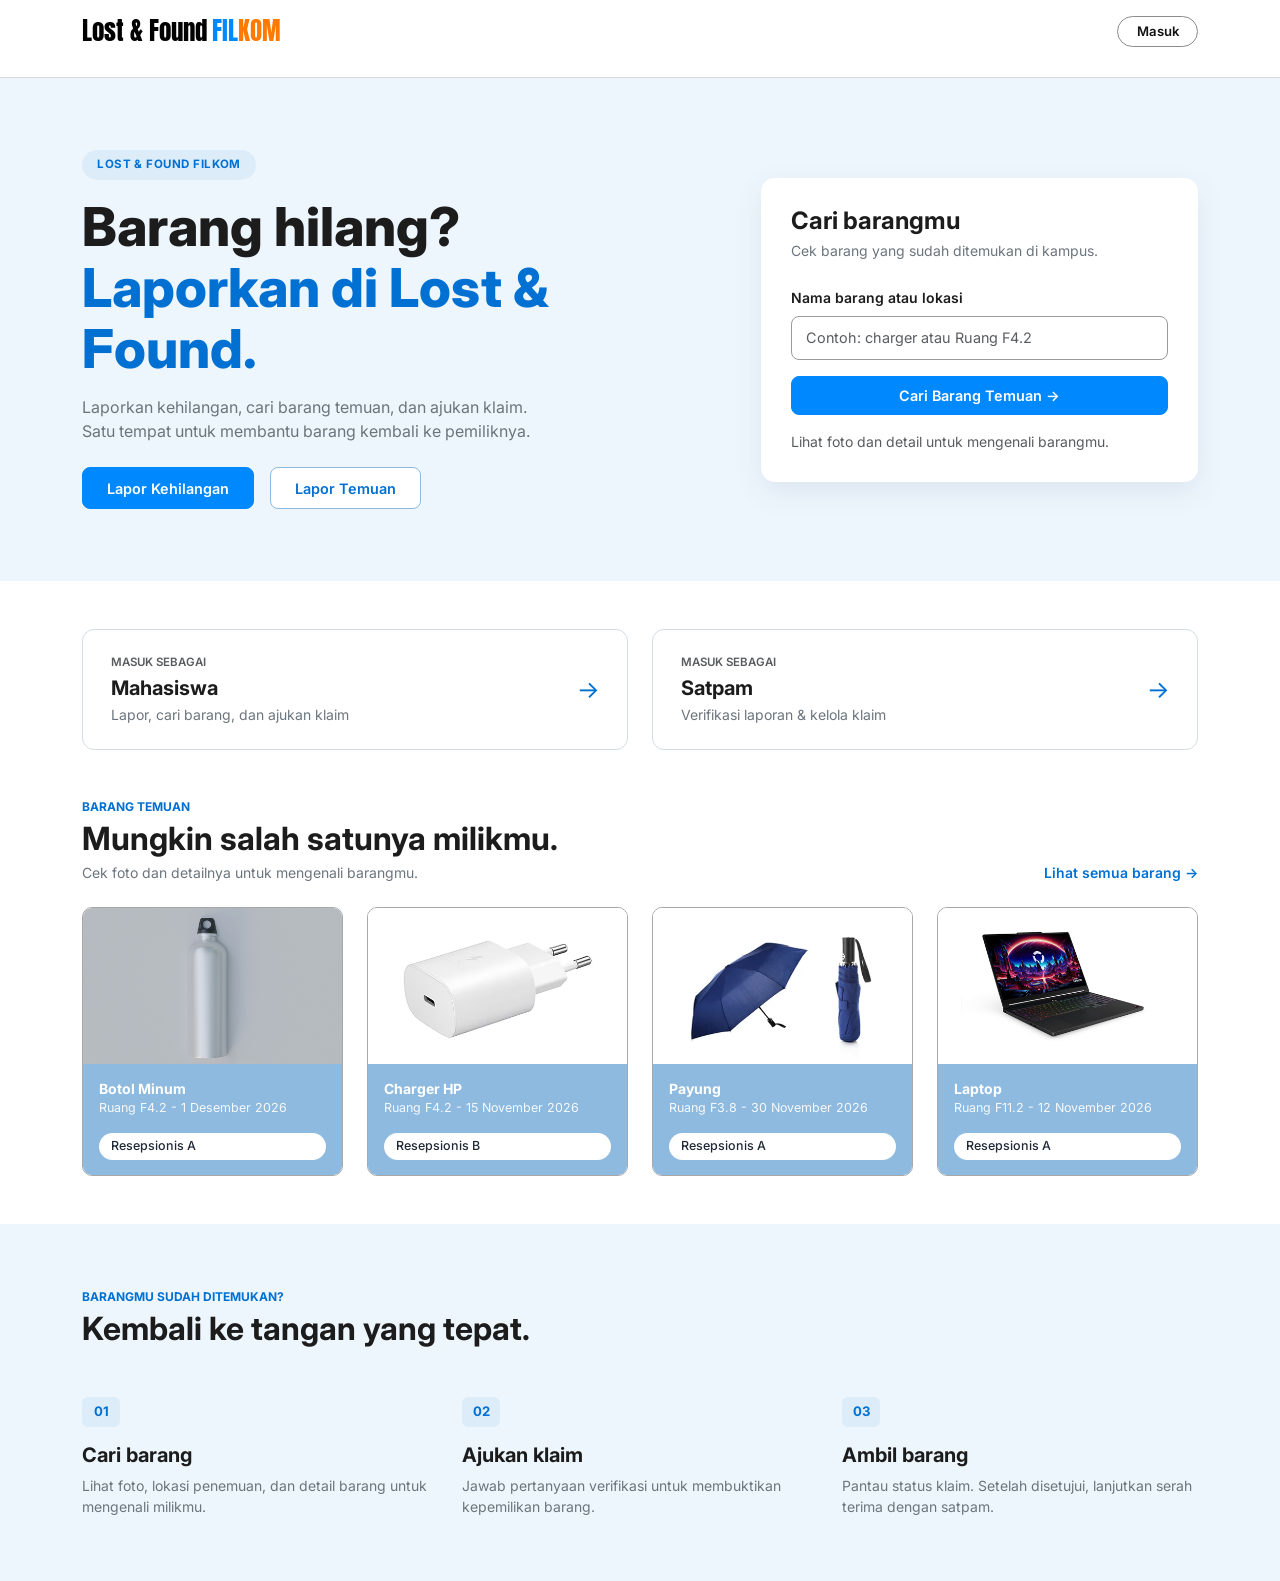
==== index.html @ f9cdb851 "upload versi sederhana" ====
<!DOCTYPE html>
<html lang="id">
<head>
  <meta charset="UTF-8" />
  <meta name="viewport" content="width=device-width, initial-scale=1.0" />
  <title>Lost &amp; Found FILKOM</title>
  <link href="https://fonts.googleapis.com/css2?family=Anton&family=Inter:wght@400;500;600;700;800&display=swap" rel="stylesheet" />
  <link href="https://cdn.jsdelivr.net/npm/bootstrap@5.3.3/dist/css/bootstrap.min.css" rel="stylesheet" />
  <link href="https://cdn.jsdelivr.net/npm/bootstrap-icons@1.11.3/font/bootstrap-icons.min.css" rel="stylesheet" />
  <link rel="stylesheet" href="css/style.css" />
</head>
<body>
  <!-- Navigasi Utama -->
  <header class="navbar-utama sticky-top">
    <nav class="navbar py-3">
      <div class="container">
        <a href="index.html" class="logo-brand">
          <span>Lost &amp; Found</span>
          <span><span class="logo-fil">FIL</span><span class="logo-kom">KOM</span></span>
        </a>
        <a href="pilih-peran.html" class="badge-peran">Masuk</a>
      </div>
    </nav>
  </header>

  <!-- Hero dan Pencarian -->
  <section class="hero-section">
    <div class="container">
      <div class="row align-items-center g-5">
        <div class="col-lg-7">
          <span class="label-kampus mb-3">LOST &amp; FOUND FILKOM</span>
          <h1 class="judul-hero mb-3">
            Barang hilang?<br />
            <span class="teks-biru">Laporkan di Lost &amp; Found.</span>
          </h1>
          <p class="text-secondary mb-4" style="max-width: 520px;">
            Laporkan kehilangan, cari barang temuan, dan ajukan klaim.<br />
            Satu tempat untuk membantu barang kembali ke pemiliknya.
          </p>
          <div class="d-flex flex-wrap gap-3">
            <a href="login-mahasiswa.html" class="btn btn-biru px-4">Lapor Kehilangan</a>
            <a href="login-mahasiswa.html" class="btn btn-biru-outline px-4">Lapor Temuan</a>
          </div>
        </div>

        <div class="col-lg-5">
          <div class="kotak-cari">
            <h4 class="fw-bold mb-1">Cari barangmu</h4>
            <p class="text-secondary small mb-4">Cek barang yang sudah ditemukan di kampus.</p>
            <form id="formCariLanding">
              <label for="inputCariLanding" class="form-label fw-semibold small">Nama barang atau lokasi</label>
              <input type="text" id="inputCariLanding" class="form-control input-lf mb-3" placeholder="Contoh: charger atau Ruang F4.2" />
              <button type="submit" class="btn btn-biru w-100 py-2 mb-3">Cari Barang Temuan &rarr;</button>
            </form>
            <p class="text-muted small mb-0">Lihat foto dan detail untuk mengenali barangmu.</p>
          </div>
        </div>
      </div>
    </div>
  </section>

  <!-- Akses Laporan -->
  <section class="py-5 bg-white">
    <div class="container">
      <div class="row g-4">
        <div class="col-md-6">
          <a href="login-mahasiswa.html" class="kartu-akses">
            <div>
              <div class="text-uppercase small fw-semibold text-muted mb-1" style="font-size: 0.72rem;">MASUK SEBAGAI</div>
              <h5 class="fw-bold mb-1">Mahasiswa</h5>
              <p class="text-secondary small mb-0">Lapor, cari barang, dan ajukan klaim</p>
            </div>
            <span class="fs-4" style="color: var(--warna-biru-teks);">&rarr;</span>
          </a>
        </div>
        <div class="col-md-6">
          <a href="login-satpam.html" class="kartu-akses">
            <div>
              <div class="text-uppercase small fw-semibold text-muted mb-1" style="font-size: 0.72rem;">MASUK SEBAGAI</div>
              <h5 class="fw-bold mb-1">Satpam</h5>
              <p class="text-secondary small mb-0">Verifikasi laporan &amp; kelola klaim</p>
            </div>
            <span class="fs-4" style="color: var(--warna-biru-teks);">&rarr;</span>
          </a>
        </div>
      </div>
    </div>
  </section>

  <!-- Barang Temuan -->
  <section class="pb-5 bg-white">
    <div class="container">
      <div class="d-flex flex-wrap justify-content-between align-items-end gap-3 mb-4">
        <div>
          <div class="text-uppercase fw-bold mb-1" style="color: var(--warna-biru-teks); font-size: 0.75rem;">BARANG TEMUAN</div>
          <h2 class="fw-bold mb-1">Mungkin salah satunya milikmu.</h2>
          <p class="text-secondary small mb-0">Cek foto dan detailnya untuk mengenali barangmu.</p>
        </div>
        <a href="pilih-peran.html" class="fw-semibold text-decoration-none small" style="color: var(--warna-biru-teks);">
          Lihat semua barang &rarr;
        </a>
      </div>

      <div class="row g-4">
        <div class="col-sm-6 col-lg-3">
          <a href="pilih-peran.html" class="kartu-barang">
            <div class="kartu-barang-gambar">
              <img src="assets/botol-minum.png" alt="Botol Minum" />
            </div>
            <div class="kartu-barang-isi">
              <div class="fw-bold small">Botol Minum</div>
              <div class="mb-3" style="font-size: 0.78rem; opacity: 0.92;">Ruang F4.2 - 1 Desember 2026</div>
              <span class="pill-resepsionis mt-auto">Resepsionis A</span>
            </div>
          </a>
        </div>

        <div class="col-sm-6 col-lg-3">
          <a href="pilih-peran.html" class="kartu-barang">
            <div class="kartu-barang-gambar">
              <img src="assets/charger-hp.png" alt="Charger HP" />
            </div>
            <div class="kartu-barang-isi">
              <div class="fw-bold small">Charger HP</div>
              <div class="mb-3" style="font-size: 0.78rem; opacity: 0.92;">Ruang F4.2 - 15 November 2026</div>
              <span class="pill-resepsionis mt-auto">Resepsionis B</span>
            </div>
          </a>
        </div>

        <div class="col-sm-6 col-lg-3">
          <a href="pilih-peran.html" class="kartu-barang">
            <div class="kartu-barang-gambar">
              <img src="assets/payung.png" alt="Payung" />
            </div>
            <div class="kartu-barang-isi">
              <div class="fw-bold small">Payung</div>
              <div class="mb-3" style="font-size: 0.78rem; opacity: 0.92;">Ruang F3.8 - 30 November 2026</div>
              <span class="pill-resepsionis mt-auto">Resepsionis A</span>
            </div>
          </a>
        </div>

        <div class="col-sm-6 col-lg-3">
          <a href="pilih-peran.html" class="kartu-barang">
            <div class="kartu-barang-gambar">
              <img src="assets/laptop.png" alt="Laptop" />
            </div>
            <div class="kartu-barang-isi">
              <div class="fw-bold small">Laptop</div>
              <div class="mb-3" style="font-size: 0.78rem; opacity: 0.92;">Ruang F11.2 - 12 November 2026</div>
              <span class="pill-resepsionis mt-auto">Resepsionis A</span>
            </div>
          </a>
        </div>
      </div>
    </div>
  </section>

  <!-- Alur Klaim -->
  <section class="alur-section">
    <div class="container">
      <div class="text-uppercase fw-bold mb-1" style="color: var(--warna-biru-teks); font-size: 0.75rem;">BARANGMU SUDAH DITEMUKAN?</div>
      <h2 class="fw-bold mb-5">Kembali ke tangan yang tepat.</h2>
      <div class="row g-4">
        <div class="col-md-4">
          <div class="nomor-langkah mb-3">01</div>
          <h5 class="fw-bold mb-2">Cari barang</h5>
          <p class="text-secondary small mb-0">Lihat foto, lokasi penemuan, dan detail barang untuk mengenali milikmu.</p>
        </div>
        <div class="col-md-4">
          <div class="nomor-langkah mb-3">02</div>
          <h5 class="fw-bold mb-2">Ajukan klaim</h5>
          <p class="text-secondary small mb-0">Jawab pertanyaan verifikasi untuk membuktikan kepemilikan barang.</p>
        </div>
        <div class="col-md-4">
          <div class="nomor-langkah mb-3">03</div>
          <h5 class="fw-bold mb-2">Ambil barang</h5>
          <p class="text-secondary small mb-0">Pantau status klaim. Setelah disetujui, lanjutkan serah terima dengan satpam.</p>
        </div>
      </div>
    </div>
  </section>

  <script src="https://cdn.jsdelivr.net/npm/bootstrap@5.3.3/dist/js/bootstrap.bundle.min.js"></script>
  <script src="js/script.js"></script>
</body>
</html>
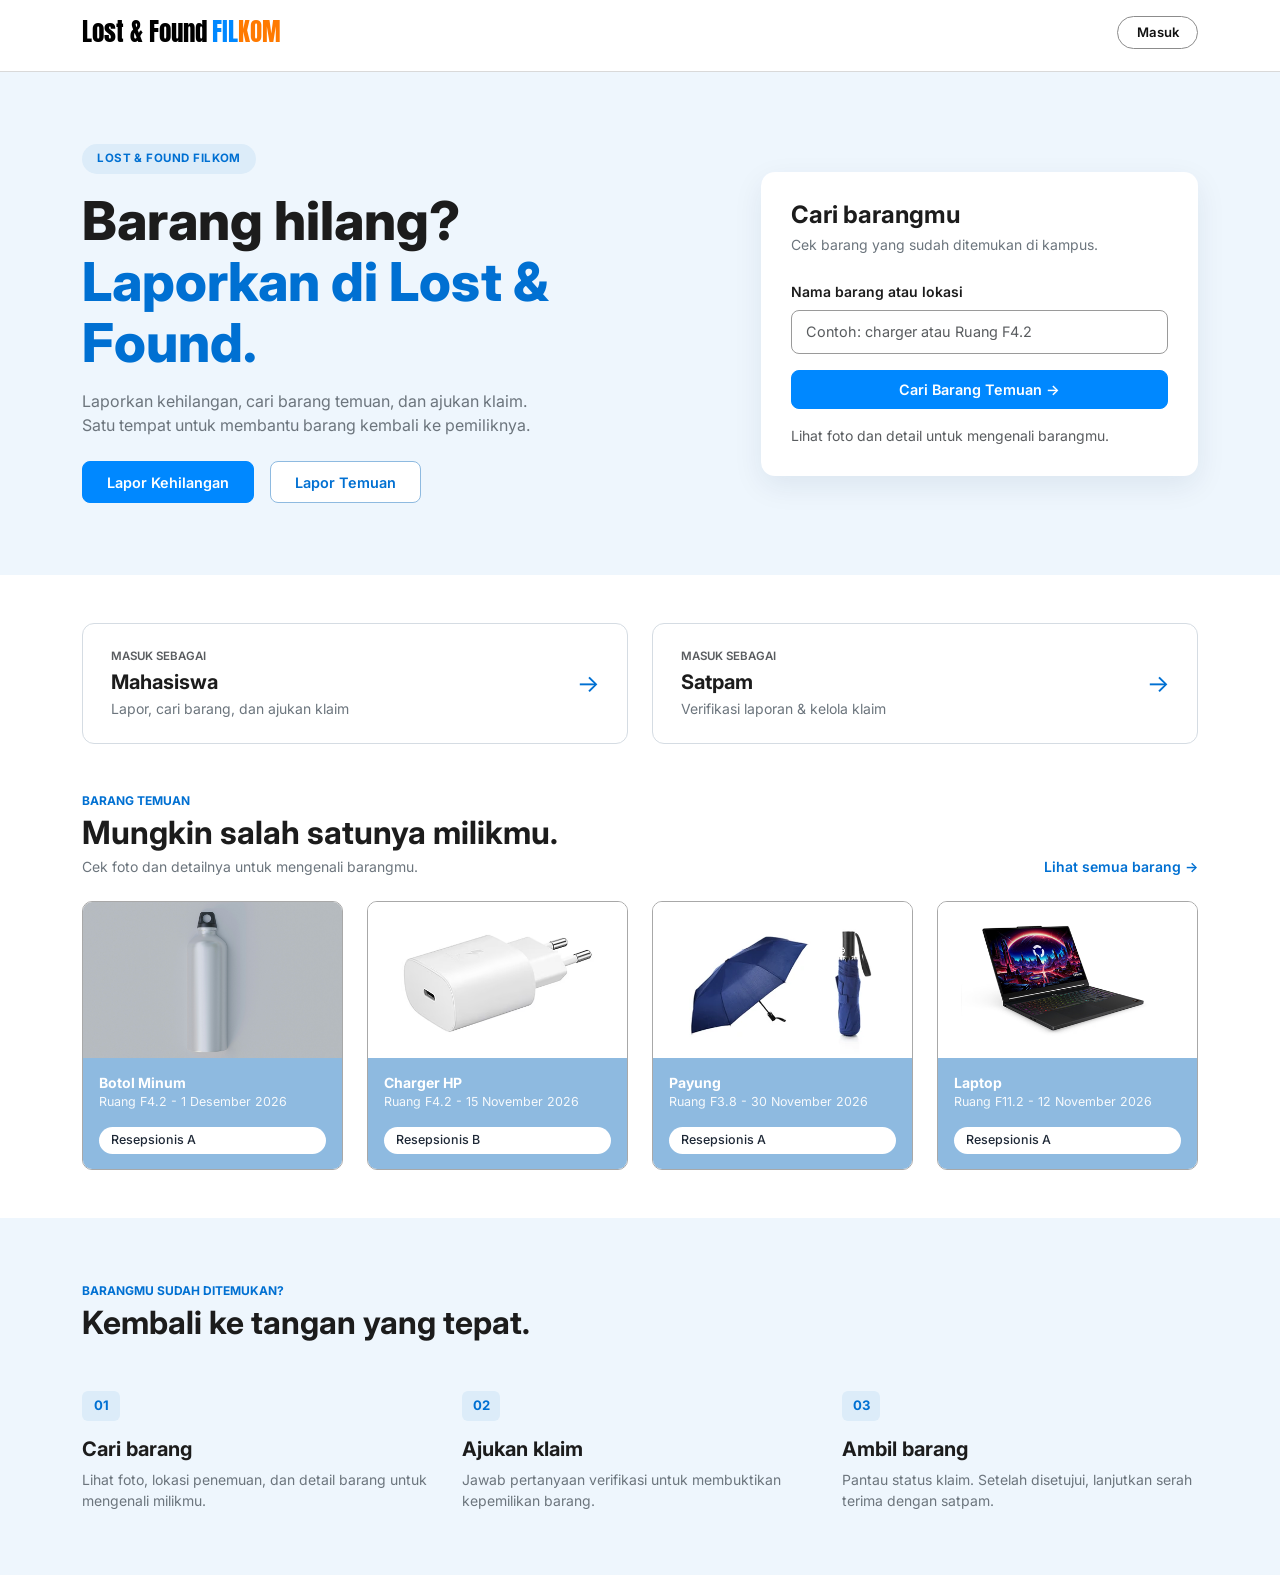
==== commit c4ffab14: "tambahin dikit" ====
--- a/index.html
+++ b/index.html
@@ -1,4 +1,4 @@
-<!DOCTYPE html>
+﻿<!DOCTYPE html>
 <html lang="id">
 <head>
   <meta charset="UTF-8" />
@@ -10,7 +10,6 @@
   <link rel="stylesheet" href="css/style.css" />
 </head>
 <body>
-  <!-- Navigasi Utama -->
   <header class="navbar-utama sticky-top">
     <nav class="navbar py-3">
       <div class="container">
@@ -23,7 +22,6 @@
     </nav>
   </header>
 
-  <!-- Hero dan Pencarian -->
   <section class="hero-section">
     <div class="container">
       <div class="row align-items-center g-5">
@@ -59,7 +57,6 @@
     </div>
   </section>
 
-  <!-- Akses Laporan -->
   <section class="py-5 bg-white">
     <div class="container">
       <div class="row g-4">
@@ -87,7 +84,6 @@
     </div>
   </section>
 
-  <!-- Barang Temuan -->
   <section class="pb-5 bg-white">
     <div class="container">
       <div class="d-flex flex-wrap justify-content-between align-items-end gap-3 mb-4">
@@ -157,7 +153,6 @@
     </div>
   </section>
 
-  <!-- Alur Klaim -->
   <section class="alur-section">
     <div class="container">
       <div class="text-uppercase fw-bold mb-1" style="color: var(--warna-biru-teks); font-size: 0.75rem;">BARANGMU SUDAH DITEMUKAN?</div>
--- a/css/style.css
+++ b/css/style.css
@@ -0,0 +1,667 @@
+﻿:root {
+  --warna-biru-langit: #8ebae0;
+  --warna-biru-pudar: #c2d9ee;
+  --warna-biru-hero: #eef6fd;
+  --warna-pill-biru: #dcecf9;
+  --warna-biru-utama: #0088ff;
+  --warna-biru-hover: #0070d6;
+  --warna-biru-teks: #0070d2;
+  --warna-oranye: #ff7a00;
+  --warna-kuning: #ffd60a;
+  --warna-hijau: #2acd5b;
+  --warna-merah-muda: #e97171;
+  --warna-merah-gelap: #a51616;
+  --warna-gelap-ub: #29394b;
+}
+
+body {
+  font-family: 'Inter', Arial, sans-serif;
+  background-color: #ffffff;
+  color: #1c1c1c;
+  margin: 0;
+}
+
+.logo-brand {
+  display: inline-flex;
+  align-items: center;
+  gap: 5px;
+  font-family: 'Anton', Impact, sans-serif;
+  font-size: 1.55rem;
+  color: #000000;
+  text-decoration: none;
+  line-height: 1;
+}
+
+.logo-brand:hover {
+  color: #000000;
+}
+
+.logo-fil {
+  color: var(--warna-biru-utama);
+}
+
+.logo-kom {
+  color: var(--warna-oranye);
+}
+
+.navbar-utama {
+  background-color: #ffffff;
+  border-bottom: 1px solid #d9d9d9;
+  min-height: 72px;
+}
+
+.nav-tengah,
+.navbar-collapse .d-flex.mx-auto {
+  display: flex;
+  align-items: center;
+  justify-content: center;
+  flex-wrap: nowrap;
+  gap: 0.5rem;
+}
+
+.tombol-nav {
+  display: inline-flex;
+  align-items: center;
+  justify-content: center;
+  padding: 0.45rem 0.85rem;
+  border-radius: 9px;
+  font-size: 0.85rem;
+  font-weight: 600;
+  color: #111111;
+  background-color: #ffffff;
+  border: 1px solid #9a9a9a;
+  text-decoration: none;
+  white-space: nowrap;
+  transition: background-color 0.15s ease, border-color 0.15s ease, color 0.15s ease;
+}
+
+@media (min-width: 1400px) {
+  .nav-tengah,
+  .navbar-collapse .d-flex.mx-auto {
+    gap: 0.65rem;
+  }
+  .tombol-nav {
+    padding: 0.5rem 1.05rem;
+    font-size: 0.88rem;
+  }
+}
+
+.tombol-nav:hover {
+  background-color: #f3f7fb;
+  color: #111111;
+}
+
+.tombol-nav.active {
+  background-color: #79addc;
+  border-color: #79addc;
+  color: #ffffff;
+}
+
+.badge-peran {
+  display: inline-flex;
+  align-items: center;
+  justify-content: center;
+  padding: 0.35rem 1.15rem;
+  border-radius: 999px;
+  border: 1px solid #8c8c8c;
+  background-color: #ffffff;
+  color: #111111;
+  font-size: 0.82rem;
+  font-weight: 600;
+  text-decoration: none;
+  white-space: nowrap;
+}
+
+.lingkaran-profil {
+  width: 34px;
+  height: 34px;
+  border-radius: 50%;
+  border: 1px solid #8c8c8c;
+  background-color: #ffffff;
+  display: inline-block;
+  flex-shrink: 0;
+}
+
+@media (max-width: 1199.98px) {
+  .navbar-collapse {
+    background-color: #ffffff;
+    padding: 1rem 0 0.5rem 0;
+  }
+
+  .nav-tengah,
+  .navbar-collapse .d-flex.mx-auto {
+    flex-direction: column !important;
+    align-items: stretch !important;
+    width: 100%;
+    gap: 0.5rem !important;
+    margin: 0.75rem 0 !important;
+  }
+
+  .tombol-nav {
+    width: 100%;
+    text-align: center;
+    padding: 0.6rem 1rem;
+    font-size: 0.9rem;
+  }
+
+  .nav-kanan,
+  .navbar-collapse .d-flex:last-child {
+    justify-content: center;
+    margin-top: 1rem;
+    padding-top: 0.85rem;
+    border-top: 1px solid #e9ecef;
+    width: 100%;
+  }
+}
+
+.btn-biru {
+  background-color: var(--warna-biru-utama);
+  border: 1px solid var(--warna-biru-utama);
+  color: #ffffff;
+  font-weight: 600;
+  font-size: 0.9rem;
+  border-radius: 8px;
+  padding: 0.58rem 1.25rem;
+}
+
+.btn-biru:hover {
+  background-color: var(--warna-biru-hover);
+  border-color: var(--warna-biru-hover);
+  color: #ffffff;
+}
+
+.btn-biru-outline {
+  background-color: #ffffff;
+  border: 1px solid var(--warna-biru-langit);
+  color: var(--warna-biru-teks);
+  font-weight: 600;
+  font-size: 0.9rem;
+  border-radius: 8px;
+  padding: 0.58rem 1.25rem;
+}
+
+.btn-biru-outline:hover {
+  background-color: #f0f7fd;
+  color: var(--warna-biru-teks);
+}
+
+.btn-putih {
+  background-color: #ffffff;
+  border: 1px solid #9a9a9a;
+  color: #1c1c1c;
+  font-weight: 600;
+  font-size: 0.88rem;
+  border-radius: 8px;
+  padding: 0.52rem 1.2rem;
+}
+
+.btn-putih:hover {
+  background-color: #f5f5f5;
+  color: #1c1c1c;
+}
+
+.btn-hijau {
+  background-color: var(--warna-hijau);
+  border: 1px solid var(--warna-hijau);
+  color: #ffffff;
+  font-weight: 600;
+  font-size: 0.9rem;
+  border-radius: 8px;
+  padding: 0.58rem 1.25rem;
+}
+
+.btn-hijau:hover {
+  background-color: #22b34e;
+  color: #ffffff;
+}
+
+.btn-merah {
+  background-color: var(--warna-merah-muda);
+  border: 1px solid var(--warna-merah-muda);
+  color: #ffffff;
+  font-weight: 600;
+  font-size: 0.88rem;
+  border-radius: 8px;
+  padding: 0.55rem 1.25rem;
+}
+
+.btn-merah:hover {
+  background-color: #dc5b5b;
+  color: #ffffff;
+}
+
+.btn-ub {
+  background-color: var(--warna-gelap-ub);
+  border: 1px solid var(--warna-gelap-ub);
+  color: #ffffff;
+  font-weight: 600;
+  font-size: 0.9rem;
+  border-radius: 8px;
+  padding: 0.62rem 1.25rem;
+}
+
+.btn-ub:hover {
+  background-color: #1d2a38;
+  color: #ffffff;
+}
+
+.panel-biru {
+  background-color: var(--warna-biru-langit);
+  border-radius: 12px;
+  color: #ffffff;
+}
+
+.panel-biru-pudar {
+  background-color: var(--warna-biru-pudar);
+  border-radius: 12px;
+  color: #ffffff;
+}
+
+.garis-putih {
+  border: 0;
+  border-top: 1px solid rgba(255, 255, 255, 0.72);
+  opacity: 1;
+  margin: 0.85rem 0;
+}
+
+.hero-section {
+  background-color: var(--warna-biru-hero);
+  padding: 4.5rem 0;
+}
+
+.label-kampus {
+  display: inline-block;
+  background-color: var(--warna-pill-biru);
+  color: var(--warna-biru-teks);
+  font-size: 0.72rem;
+  font-weight: 700;
+  letter-spacing: 0.04em;
+  padding: 0.4rem 0.95rem;
+  border-radius: 999px;
+}
+
+.judul-hero {
+  font-size: clamp(2.15rem, 4.2vw, 3.35rem);
+  font-weight: 800;
+  line-height: 1.14;
+  color: #1c1c1c;
+}
+
+.judul-hero .teks-biru {
+  color: var(--warna-biru-teks);
+}
+
+.kotak-cari {
+  background-color: #ffffff;
+  border-radius: 14px;
+  box-shadow: 0 10px 30px rgba(15, 41, 74, 0.08);
+  padding: 1.85rem;
+}
+
+.kartu-akses {
+  display: flex;
+  align-items: center;
+  justify-content: space-between;
+  background-color: #ffffff;
+  border: 1px solid #d5dce3;
+  border-radius: 12px;
+  padding: 1.5rem 1.75rem;
+  color: inherit;
+  text-decoration: none;
+}
+
+.kartu-akses:hover {
+  border-color: var(--warna-biru-utama);
+  color: inherit;
+}
+
+.kartu-barang {
+  display: flex;
+  flex-direction: column;
+  height: 100%;
+  border: 1px solid #a8a8a8;
+  border-radius: 10px;
+  overflow: hidden;
+  background-color: #ffffff;
+  text-decoration: none;
+  color: inherit;
+}
+
+.kartu-barang:hover {
+  box-shadow: 0 8px 20px rgba(0, 0, 0, 0.08);
+  color: inherit;
+}
+
+.kartu-barang-gambar {
+  height: 156px;
+  background-color: #ffffff;
+  overflow: hidden;
+}
+
+.kartu-barang-gambar img {
+  width: 100%;
+  height: 100%;
+  object-fit: cover;
+}
+
+.kartu-barang-isi {
+  background-color: var(--warna-biru-langit);
+  padding: 0.85rem 1rem 0.95rem;
+  color: #ffffff;
+  flex-grow: 1;
+  display: flex;
+  flex-direction: column;
+}
+
+.pill-resepsionis {
+  display: block;
+  width: 100%;
+  background-color: #ffffff;
+  color: #1f2937;
+  font-size: 0.78rem;
+  font-weight: 500;
+  padding: 0.25rem 0.75rem;
+  border-radius: 999px;
+}
+
+.alur-section {
+  background-color: var(--warna-biru-hero);
+  padding: 4rem 0;
+}
+
+.nomor-langkah {
+  display: inline-flex;
+  align-items: center;
+  justify-content: center;
+  width: 38px;
+  height: 30px;
+  border-radius: 6px;
+  background-color: var(--warna-pill-biru);
+  color: var(--warna-biru-teks);
+  font-weight: 700;
+  font-size: 0.82rem;
+}
+
+.kartu-pilih-peran {
+  display: flex;
+  align-items: center;
+  gap: 1rem;
+  background-color: var(--warna-biru-langit);
+  border: 1px solid #7aa6ce;
+  border-radius: 12px;
+  padding: 1.5rem 1.75rem;
+  color: #ffffff;
+  text-decoration: none;
+}
+
+.kartu-pilih-peran:hover {
+  color: #ffffff;
+  filter: brightness(0.97);
+}
+
+.ikon-peran {
+  width: 56px;
+  height: 56px;
+  border-radius: 50%;
+  background-color: #ffffff;
+  border: 1.5px dashed #b5c6d6;
+  color: #555555;
+  display: inline-flex;
+  align-items: center;
+  justify-content: center;
+  font-size: 1.35rem;
+  flex-shrink: 0;
+}
+
+.baris-putih {
+  display: flex;
+  align-items: center;
+  justify-content: space-between;
+  gap: 1rem;
+  background-color: #ffffff;
+  border-radius: 10px;
+  padding: 0.7rem 1rem;
+  color: #1c1c1c;
+  text-decoration: none;
+}
+
+.baris-putih:hover {
+  background-color: #f6f9fc;
+  color: #1c1c1c;
+}
+
+.thumb-kecil {
+  width: 76px;
+  height: 52px;
+  border-radius: 6px;
+  border: 1px solid #a8a8a8;
+  background-color: #ffffff;
+  overflow: hidden;
+  flex-shrink: 0;
+}
+
+.thumb-kecil img {
+  width: 100%;
+  height: 100%;
+  object-fit: cover;
+}
+
+.thumb-kotak {
+  width: 66px;
+  height: 66px;
+  border-radius: 8px;
+  border: 1px solid #a8a8a8;
+  background-color: #ffffff;
+  overflow: hidden;
+  flex-shrink: 0;
+  display: flex;
+  align-items: center;
+  justify-content: center;
+}
+
+.thumb-kotak img {
+  width: 100%;
+  height: 100%;
+  object-fit: contain;
+  padding: 4px;
+}
+
+.thumb-besar {
+  width: 104px;
+  height: 104px;
+  border-radius: 8px;
+  border: 1px solid #a8a8a8;
+  background-color: #ffffff;
+  overflow: hidden;
+  flex-shrink: 0;
+  display: flex;
+  align-items: center;
+  justify-content: center;
+}
+
+.thumb-besar img {
+  width: 100%;
+  height: 100%;
+  object-fit: contain;
+  padding: 6px;
+}
+
+.pill-status {
+  display: inline-flex;
+  align-items: center;
+  justify-content: center;
+  padding: 0.28rem 1rem;
+  border-radius: 999px;
+  font-size: 0.78rem;
+  font-weight: 600;
+  white-space: nowrap;
+}
+
+.pill-kuning {
+  background-color: var(--warna-kuning);
+  color: #1c1c1c;
+}
+
+.pill-hijau {
+  background-color: var(--warna-hijau);
+  color: #1c1c1c;
+}
+
+.pill-hijau-pudar {
+  background-color: #8ee0a4;
+  color: #ffffff;
+}
+
+.pill-merah {
+  background-color: var(--warna-merah-muda);
+  color: #1c1c1c;
+}
+
+.pill-putih {
+  background-color: #ffffff;
+  border: 1px solid #9a9a9a;
+  color: #1c1c1c;
+}
+
+.input-lf {
+  background-color: #ffffff;
+  border: 1px solid #9a9a9a;
+  border-radius: 8px;
+  padding: 0.62rem 0.9rem;
+  font-size: 0.9rem;
+}
+
+.kotak-upload {
+  background-color: #f4f4f4;
+  border: 1.5px dashed #9a9a9a;
+  border-radius: 10px;
+  padding: 2rem 1rem;
+  text-align: center;
+  color: #555555;
+  cursor: pointer;
+}
+
+.kotak-putih {
+  background-color: #ffffff;
+  border: 1px solid #9a9a9a;
+  border-radius: 8px;
+  padding: 0.95rem 1.1rem;
+  color: #1c1c1c;
+}
+
+.bingkai-foto-detail {
+  border: 1px solid #a8a8a8;
+  border-radius: 8px;
+  background-color: #ffffff;
+  aspect-ratio: 1 / 1;
+  display: flex;
+  align-items: center;
+  justify-content: center;
+  padding: 1.5rem;
+}
+
+.bingkai-foto-detail img {
+  max-width: 100%;
+  max-height: 100%;
+  object-fit: contain;
+}
+
+.header-antrean {
+  display: grid;
+  grid-template-columns: 1fr 1.15fr 164px;
+  gap: 0.75rem;
+  align-items: center;
+  padding: 0 1rem;
+}
+
+.baris-antrean {
+  display: grid;
+  grid-template-columns: 1fr 1.15fr 164px;
+  gap: 0.75rem;
+  align-items: center;
+  background-color: #ffffff;
+  border-radius: 8px;
+  padding: 0.7rem 1rem;
+  color: #1c1c1c;
+  cursor: pointer;
+}
+
+.baris-antrean.active {
+  background-color: #e0e0e0;
+}
+
+.baris-antrean .pill-status {
+  width: 100%;
+  padding: 0.3rem 0.7rem;
+  font-size: 0.76rem;
+}
+
+.tabel-riwayat {
+  width: 100%;
+  border-collapse: collapse;
+  color: #ffffff;
+}
+
+.tabel-riwayat th {
+  font-weight: 600;
+  font-size: 0.9rem;
+  padding: 0.75rem;
+  border-bottom: 1px solid rgba(255, 255, 255, 0.75);
+}
+
+.tabel-riwayat td {
+  padding: 0.95rem 0.75rem;
+  border-bottom: 1px solid rgba(255, 255, 255, 0.65);
+  font-size: 0.88rem;
+}
+
+.tabel-riwayat tbody tr {
+  cursor: pointer;
+}
+
+.tabel-riwayat tbody tr:hover {
+  background-color: rgba(255, 255, 255, 0.14);
+}
+
+.modal-lf {
+  border-radius: 14px;
+  border: 1px solid #c9c9c9;
+}
+
+.judul-modal-merah {
+  color: var(--warna-merah-gelap);
+  font-size: 1.2rem;
+}
+
+.tombol-tutup-kotak {
+  width: 36px;
+  height: 36px;
+  border-radius: 8px;
+  border: 1px solid #9a9a9a;
+  background-color: #ffffff;
+  color: #555555;
+  display: inline-flex;
+  align-items: center;
+  justify-content: center;
+}
+
+.link-kembali {
+  display: inline-block;
+  color: #555555;
+  font-size: 0.88rem;
+  font-weight: 500;
+  text-decoration: none;
+}
+
+.link-kembali:hover {
+  color: #111111;
+}
+
+@media (max-width: 575.98px) {
+  .header-antrean {
+    display: none;
+  }
+  .baris-antrean {
+    grid-template-columns: 1fr;
+  }
+}
